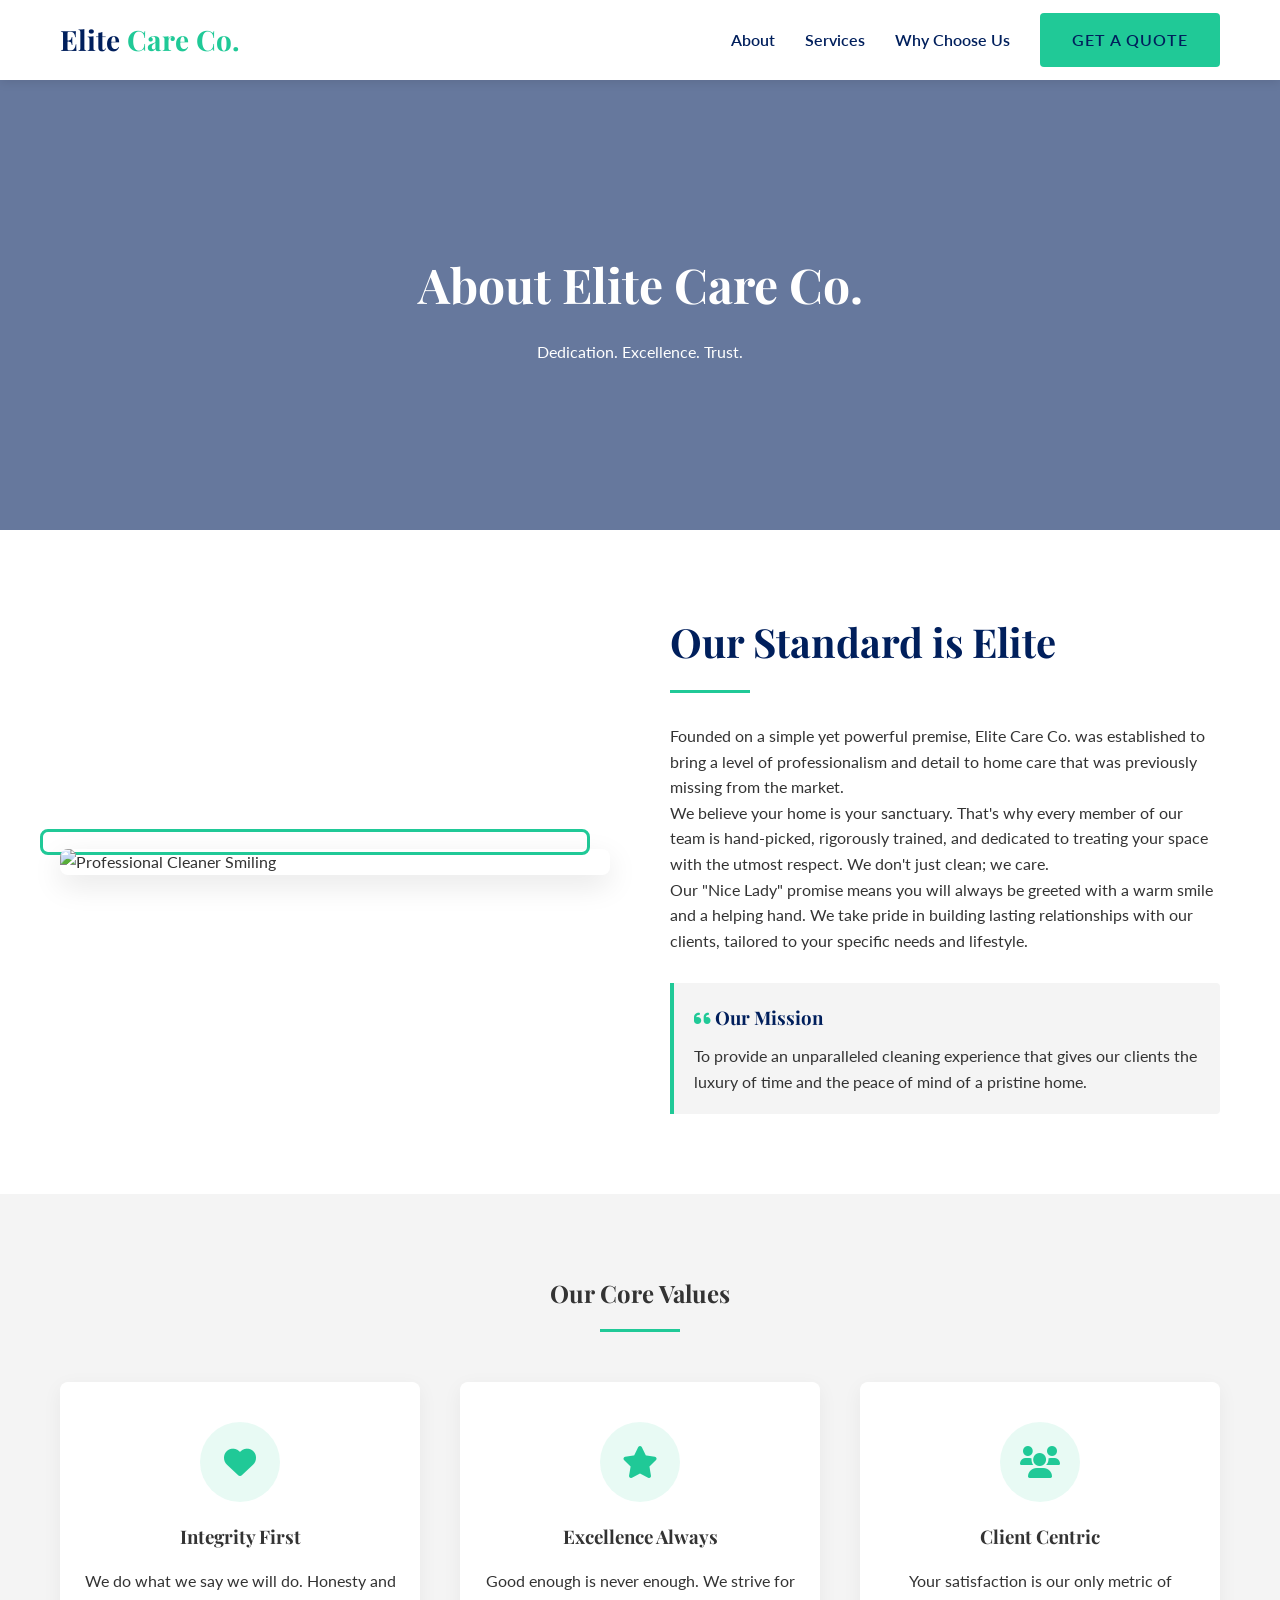
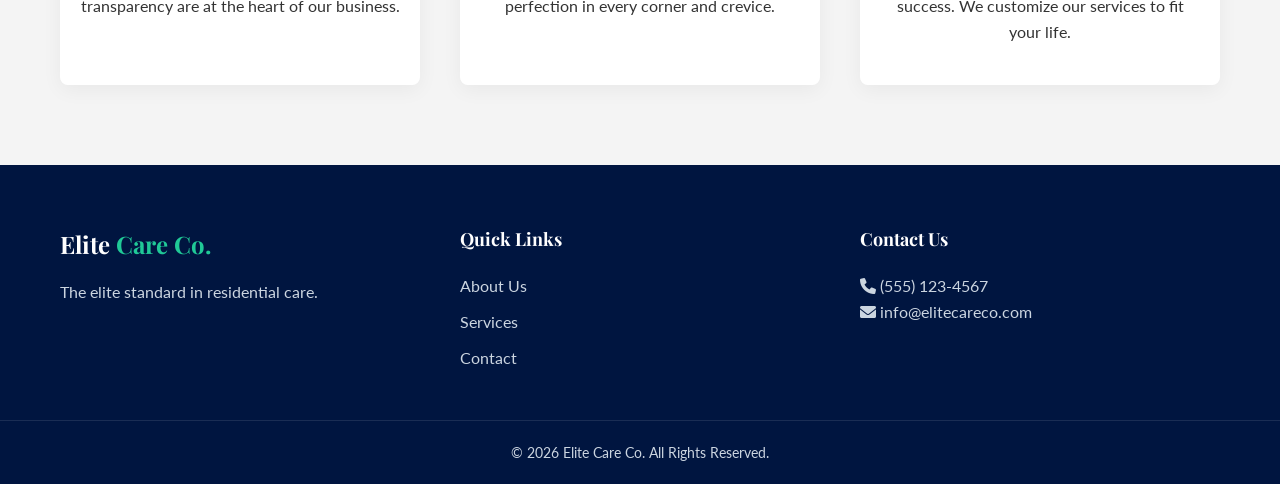
==== about.html @ 6e7047ca "Initial commit for website project" ====
<!DOCTYPE html>
<html lang="en">

<head>
    <meta charset="UTF-8">
    <meta name="viewport" content="width=device-width, initial-scale=1.0">
    <meta name="description"
        content="About Elite Care Co. - Our story, our mission, and our commitment to providing the elite standard in home care.">
    <title>About Us | Elite Care Co.</title>
    <link rel="preconnect" href="https://fonts.googleapis.com">
    <link rel="preconnect" href="https://fonts.gstatic.com" crossorigin>
    <link
        href="https://fonts.googleapis.com/css2?family=Playfair+Display:wght@400;600;700&family=Lato:wght@300;400;700&display=swap"
        rel="stylesheet">
    <link rel="stylesheet" href="css/style.css">
    <link rel="stylesheet" href="https://cdnjs.cloudflare.com/ajax/libs/font-awesome/6.0.0/css/all.min.css"
        integrity="sha512-9usAa10IRO0HhonpyAIVpjrylPvoDwiPUiKdWk5t3PyolY1cOd4DSE0Ga+ri4AuTroPR5aQvXU9xC6qOPnzFeg=="
        crossorigin="anonymous" referrerpolicy="no-referrer" />
</head>

<body>

    <!-- Navigation -->
    <header class="site-header">
        <div class="container header-container">
            <div class="logo">
                <a href="index.html">Elite <span>Care Co.</span></a>
            </div>
            <nav class="main-nav">
                <ul>
                    <li><a href="about.html" class="active">About</a></li>
                    <li><a href="index.html#services">Services</a></li>
                    <li><a href="index.html#why-us">Why Choose Us</a></li>
                    <li><a href="index.html#contact" class="btn btn-primary">Get a Quote</a></li>
                </ul>
            </nav>
            <div class="mobile-menu-toggle">
                <i class="fas fa-bars"></i>
            </div>
    </header>

    <!-- Page Header -->
    <section class="page-header">
        <div class="hero-overlay"></div>
        <div class="container page-header-content">
            <h1 class="animate-fade-up">About Elite Care Co.</h1>
            <p class="animate-fade-up delay-1">Dedication. Excellence. Trust.</p>
        </div>
    </section>

    <!-- About Content -->
    <section class="section about-section">
        <div class="container">
            <div class="split-layout">
                <div class="about-image animate-fade-up">
                    <img src="images/about-cleaner.jpg" alt="Professional Cleaner Smiling">
                    <div class="image-accent"></div>
                </div>
                <div class="about-text animate-fade-up delay-1">
                    <h2>Our Standard is Elite</h2>
                    <div class="divider ml-0"></div>
                    <p>Founded on a simple yet powerful premise, Elite Care Co. was established to bring a level of
                        professionalism and detail to home care that was previously missing from the market.</p>
                    <p>We believe your home is your sanctuary. That's why every member of our team is hand-picked,
                        rigorously trained, and dedicated to treating your space with the utmost respect. We don't just
                        clean; we care.</p>
                    <p>Our "Nice Lady" promise means you will always be greeted with a warm smile and a helping hand. We
                        take pride in building lasting relationships with our clients, tailored to your specific needs
                        and lifestyle.</p>

                    <div class="mission-box">
                        <h3><i class="fas fa-quote-left text-gold"></i> Our Mission</h3>
                        <p>To provide an unparalleled cleaning experience that gives our clients the luxury of time and
                            the peace of mind of a pristine home.</p>
                    </div>
                </div>
            </div>
        </div>
    </section>

    <!-- Values -->
    <section class="section bg-light">
        <div class="container">
            <div class="section-header text-center">
                <h2>Our Core Values</h2>
                <div class="divider"></div>
            </div>
            <div class="features-grid">
                <div class="feature-card">
                    <div class="icon-box">
                        <i class="fas fa-heart"></i>
                    </div>
                    <h3>Integrity First</h3>
                    <p>We do what we say we will do. Honesty and transparency are at the heart of our business.</p>
                </div>
                <div class="feature-card">
                    <div class="icon-box">
                        <i class="fas fa-star"></i>
                    </div>
                    <h3>Excellence Always</h3>
                    <p>Good enough is never enough. We strive for perfection in every corner and crevice.</p>
                </div>
                <div class="feature-card">
                    <div class="icon-box">
                        <i class="fas fa-users"></i>
                    </div>
                    <h3>Client Centric</h3>
                    <p>Your satisfaction is our only metric of success. We customize our services to fit your life.</p>
                </div>
            </div>
        </div>
    </section>

    <!-- Footer -->
    <footer class="site-footer">
        <div class="container footer-content">
            <div class="footer-col">
                <h3>Elite <span>Care Co.</span></h3>
                <p>The elite standard in residential care.</p>
            </div>
            <div class="footer-col">
                <h4>Quick Links</h4>
                <ul>
                    <li><a href="about.html">About Us</a></li>
                    <li><a href="index.html#services">Services</a></li>
                    <li><a href="index.html#contact">Contact</a></li>
                </ul>
            </div>
            <div class="footer-col">
                <h4>Contact Us</h4>
                <p><i class="fas fa-phone"></i> (555) 123-4567</p>
                <p><i class="fas fa-envelope"></i> info@elitecareco.com</p>
            </div>
        </div>
        <div class="footer-bottom">
            <p>&copy; 2026 Elite Care Co. All Rights Reserved.</p>
        </div>
    </footer>

    <script src="js/main.js"></script>
</body>

</html>
---- css/style.css ----
/* Elite Cleaning - Premium Styles */

:root {
    --primary-color: #001f5c;
    /* Deep Navy Blue */
    --secondary-color: #20c997;
    /* Teal/Cyan from logo */
    --accent-color: #f4f4f4;
    /* Light Grey */
    --text-dark: #333333;
    --text-light: #ffffff;
    --font-heading: 'Playfair Display', serif;
    --font-body: 'Lato', sans-serif;
    --transition: all 0.3s ease;
}

* {
    margin: 0;
    padding: 0;
    box-sizing: border-box;
}

body {
    font-family: var(--font-body);
    line-height: 1.6;
    color: var(--text-dark);
    background-color: #fff;
}

h1,
h2,
h3,
h4 {
    font-family: var(--font-heading);
    margin-bottom: 1rem;
    font-weight: 700;
}

a {
    text-decoration: none;
    color: inherit;
    transition: var(--transition);
}

ul {
    list-style: none;
}

img {
    max-width: 100%;
    display: block;
}

/* Utilities */
.container {
    max-width: 1200px;
    margin: 0 auto;
    padding: 0 20px;
}

.text-center {
    text-align: center;
}

.text-gold {
    color: var(--secondary-color);
}

.bg-light {
    background-color: var(--accent-color);
}

.btn {
    display: inline-block;
    padding: 12px 30px;
    border-radius: 4px;
    font-weight: 600;
    text-transform: uppercase;
    letter-spacing: 1px;
    cursor: pointer;
    border: 2px solid transparent;
    transition: var(--transition);
}

.btn-primary {
    background-color: var(--secondary-color);
    color: var(--text-light);
}

.btn-primary:hover {
    background-color: #b39028;
    transform: translateY(-2px);
}

.btn-outline {
    border-color: var(--text-light);
    color: var(--text-light);
}

.btn-outline:hover {
    background-color: var(--text-light);
    color: var(--primary-color);
}

.btn-gold {
    background-color: var(--secondary-color);
    color: var(--text-light);
    border: none;
    width: 100%;
}

.btn-gold:hover {
    background-color: #b39028;
}

.divider {
    height: 3px;
    width: 80px;
    background-color: var(--secondary-color);
    margin: 10px auto 30px;
}

/* Header */
.site-header {
    background-color: #fff;
    box-shadow: 0 2px 10px rgba(0, 0, 0, 0.1);
    position: fixed;
    width: 100%;
    top: 0;
    z-index: 1000;
    height: 80px;
    display: flex;
    align-items: center;
}

.header-container {
    display: flex;
    justify-content: space-between;
    align-items: center;
    width: 100%;
}

.logo a {
    font-family: var(--font-heading);
    font-size: 28px;
    font-weight: 700;
    color: var(--primary-color);
}

.logo span {
    color: var(--secondary-color);
}

.main-nav ul {
    display: flex;
    align-items: center;
    gap: 30px;
}

.main-nav a {
    font-weight: 600;
    color: var(--primary-color);
    position: relative;
}

.main-nav a:not(.btn)::after {
    content: '';
    position: absolute;
    width: 0;
    height: 2px;
    bottom: -5px;
    left: 0;
    background-color: var(--secondary-color);
    transition: var(--transition);
}

.main-nav a:not(.btn):hover::after {
    width: 100%;
}

.mobile-menu-toggle {
    display: none;
    font-size: 24px;
    cursor: pointer;
    color: var(--primary-color);
}

/* Hero Section */
.hero {
    height: 100vh;
    background-image: url('https://images.unsplash.com/photo-1600585154340-be6161a56a0c?ixlib=rb-4.0.3&auto=format&fit=crop&w=1600&q=80');
    /* Luxury Living Room */
    background-size: cover;
    background-position: center;
    position: relative;
    display: flex;
    align-items: center;
    justify-content: center;
    text-align: center;
    color: var(--text-light);
    margin-top: 0;
    /* Header is fixed */
}

.hero-overlay {
    position: absolute;
    top: 0;
    left: 0;
    width: 100%;
    height: 100%;
    background: rgba(0, 31, 92, 0.6);
    /* Navy overlay */
    z-index: 1;
}

.hero-content {
    position: relative;
    z-index: 2;
    max-width: 800px;
}

.hero h1 {
    font-size: 3.5rem;
    margin-bottom: 20px;
    line-height: 1.2;
}

.hero p {
    font-size: 1.25rem;
    margin-bottom: 40px;
    opacity: 0.9;
}

.hero-buttons {
    display: flex;
    justify-content: center;
    gap: 20px;
}

/* Sections */
.section {
    padding: 80px 0;
}

/* Why Choose Us */
.features-grid {
    display: grid;
    grid-template-columns: repeat(auto-fit, minmax(300px, 1fr));
    gap: 40px;
    margin-top: 50px;
}

.feature-card {
    text-align: center;
    padding: 40px 20px;
    background: #fff;
    border-radius: 8px;
    box-shadow: 0 5px 20px rgba(0, 0, 0, 0.05);
    transition: var(--transition);
}

.feature-card:hover {
    transform: translateY(-10px);
    box-shadow: 0 15px 30px rgba(0, 0, 0, 0.1);
}

.icon-box {
    width: 80px;
    height: 80px;
    background-color: rgba(32, 201, 151, 0.1);
    color: var(--secondary-color);
    border-radius: 50%;
    display: flex;
    align-items: center;
    justify-content: center;
    font-size: 32px;
    margin: 0 auto 20px;
}

/* Services */
.services-grid {
    display: grid;
    grid-template-columns: repeat(auto-fit, minmax(320px, 1fr));
    gap: 30px;
    margin-top: 50px;
}

.service-card {
    background: #fff;
    border-radius: 8px;
    overflow: hidden;
    box-shadow: 0 5px 20px rgba(0, 0, 0, 0.05);
    transition: var(--transition);
}

.service-card:hover {
    transform: translateY(-5px);
    box-shadow: 0 15px 30px rgba(0, 0, 0, 0.1);
}

.service-image {
    height: 250px;
    background-size: cover;
    background-position: center;
    background-color: var(--secondary-color);
    /* Fallback if image fails */
}

.service-content {
    padding: 25px;
}

.service-content h3 {
    color: var(--primary-color);
    font-size: 1.5rem;
}

.read-more {
    display: inline-block;
    margin-top: 15px;
    color: var(--secondary-color);
    font-weight: 600;
}

.read-more i {
    margin-left: 5px;
    transition: var(--transition);
}

.read-more:hover i {
    margin-left: 10px;
}

/* CTA Section */
.cta-section {
    background-color: var(--primary-color);
    color: var(--text-light);
    text-align: center;
}

.cta-content {
    max-width: 600px;
    margin: 0 auto;
}

.contact-form {
    background: #fff;
    padding: 40px;
    border-radius: 8px;
    margin-top: 40px;
    text-align: left;
    box-shadow: 0 10px 30px rgba(0, 0, 0, 0.2);
}

.form-group {
    margin-bottom: 20px;
}

.form-group input,
.form-group select {
    width: 100%;
    padding: 12px 15px;
    border: 1px solid #ddd;
    border-radius: 4px;
    font-family: var(--font-body);
}

.form-group input:focus,
.form-group select:focus {
    outline: none;
    border-color: var(--secondary-color);
}

/* Footer */
.site-footer {
    background-color: #001540;
    /* Darker Navy */
    color: #cbd5e0;
    padding: 60px 0 20px;
}

.footer-content {
    display: grid;
    grid-template-columns: repeat(auto-fit, minmax(250px, 1fr));
    gap: 40px;
    margin-bottom: 40px;
}

.footer-col h3 {
    color: #fff;
    font-size: 24px;
}

.footer-col h3 span {
    color: var(--secondary-color);
}

.footer-col h4 {
    color: #fff;
    font-size: 18px;
    margin-bottom: 20px;
}

.footer-col ul li {
    margin-bottom: 10px;
}

.footer-col ul li a:hover {
    color: var(--secondary-color);
}

.footer-bottom {
    text-align: center;
    border-top: 1px solid rgba(255, 255, 255, 0.1);
    padding-top: 20px;
    font-size: 0.9rem;
}

/* Responsive */
@media (max-width: 768px) {
    .site-header {
        height: 70px;
    }

    .main-nav {
        position: fixed;
        top: 70px;
        right: -100%;
        width: 80%;
        height: calc(100vh - 70px);
        background: #fff;
        padding: 40px;
        transition: var(--transition);
        box-shadow: -5px 0 15px rgba(0, 0, 0, 0.05);
    }

    .main-nav.active {
        right: 0;
    }

    .main-nav ul {
        flex-direction: column;
        align-items: flex-start;
    }

    .mobile-menu-toggle {
        display: block;
    }

    .hero h1 {
        font-size: 2.5rem;
    }
}

/* Animations */
.animate-fade-up {
    animation: fadeUp 1s ease forwards;
    opacity: 0;
    transform: translateY(20px);
}

.delay-1 {
    animation-delay: 0.3s;
}

.delay-2 {
    animation-delay: 0.6s;
}

@keyframes fadeUp {
    to {
        opacity: 1;
        transform: translateY(0);
    }
}

/* About Page Styles */
.page-header {
    height: 50vh;
    background-image: url('https://images.unsplash.com/photo-1584622650111-993a426fbf0a?ixlib=rb-4.0.3&auto=format&fit=crop&w=1600&q=80');
    /* Clean Interior */
    background-size: cover;
    background-position: center;
    position: relative;
    display: flex;
    align-items: center;
    justify-content: center;
    text-align: center;
    color: var(--text-light);
    margin-top: 80px;
}

.page-header-content {
    position: relative;
    z-index: 2;
}

.page-header h1 {
    font-size: 3rem;
}

.split-layout {
    display: grid;
    grid-template-columns: 1fr 1fr;
    gap: 60px;
    align-items: center;
}

.about-image {
    position: relative;
}

.about-image img {
    width: 100%;
    border-radius: 8px;
    box-shadow: 0 10px 30px rgba(0, 0, 0, 0.1);
    position: relative;
    z-index: 2;
}

.image-accent {
    position: absolute;
    top: -20px;
    left: -20px;
    width: 100%;
    height: 100%;
    border: 3px solid var(--secondary-color);
    border-radius: 8px;
    z-index: 1;
}

.about-text h2 {
    font-size: 2.5rem;
    color: var(--primary-color);
}

.divider.ml-0 {
    margin-left: 0;
    margin-right: 0;
}

.mission-box {
    background-color: var(--accent-color);
    padding: 20px;
    border-left: 4px solid var(--secondary-color);
    margin-top: 30px;
    border-radius: 0 4px 4px 0;
}

.mission-box h3 {
    margin-bottom: 10px;
    color: var(--primary-color);
}

@media (max-width: 992px) {
    .split-layout {
        grid-template-columns: 1fr;
    }

    .about-image {
        order: -1;
        max-width: 600px;
        margin: 0 auto;
    }
}

/* Detailed Quote Form Styles */
.quote-header {
    background-image: url('https://images.unsplash.com/photo-1527513023157-19bd9482596d?ixlib=rb-4.0.3&auto=format&fit=crop&w=1600&q=80');
    /* Bright Clean Space */
    height: 40vh;
}

.detailed-quote-form {
    max-width: 900px;
    margin: 0 auto;
    background: #fff;
    padding: 50px;
    border-radius: 12px;
    box-shadow: 0 15px 40px rgba(0, 0, 0, 0.1);
    transform: translateY(-50px);
    /* Overlap header */
    position: relative;
    z-index: 10;
}

.form-row {
    display: flex;
    flex-wrap: wrap;
    margin: 0 -15px 20px;
}

.form-group.half {
    width: 50%;
    padding: 0 15px;
}

.form-group.full {
    width: 100%;
    padding: 0 15px;
}

.detailed-quote-form label {
    display: block;
    margin-bottom: 8px;
    font-weight: 600;
    color: var(--primary-color);
}

.detailed-quote-form input,
.detailed-quote-form select,
.detailed-quote-form textarea {
    width: 100%;
    padding: 15px 20px;
    border: 1px solid #e0e0e0;
    border-radius: 50px;
    /* Pill shape for inputs */
    font-family: var(--font-body);
    font-size: 1rem;
    transition: var(--transition);
    background-color: #f9f9f9;
}

.detailed-quote-form textarea {
    border-radius: 20px;
    /* Slighter radius for textarea */
    resize: vertical;
}

.detailed-quote-form input:focus,
.detailed-quote-form select:focus,
.detailed-quote-form textarea:focus {
    outline: none;
    border-color: var(--secondary-color);
    background-color: #fff;
    box-shadow: 0 0 0 3px rgba(32, 201, 151, 0.1);
}

.submit-btn {
    width: 100%;
    padding: 18px;
    font-size: 1.1rem;
    border-radius: 50px;
    margin-top: 20px;
}

@media (max-width: 768px) {
    .detailed-quote-form {
        padding: 30px 20px;
        transform: translateY(0);
        margin-top: -30px;
    }

    .form-group.half {
        width: 100%;
        margin-bottom: 20px;
    }

    .form-row {
        margin-bottom: 0;
    }
}
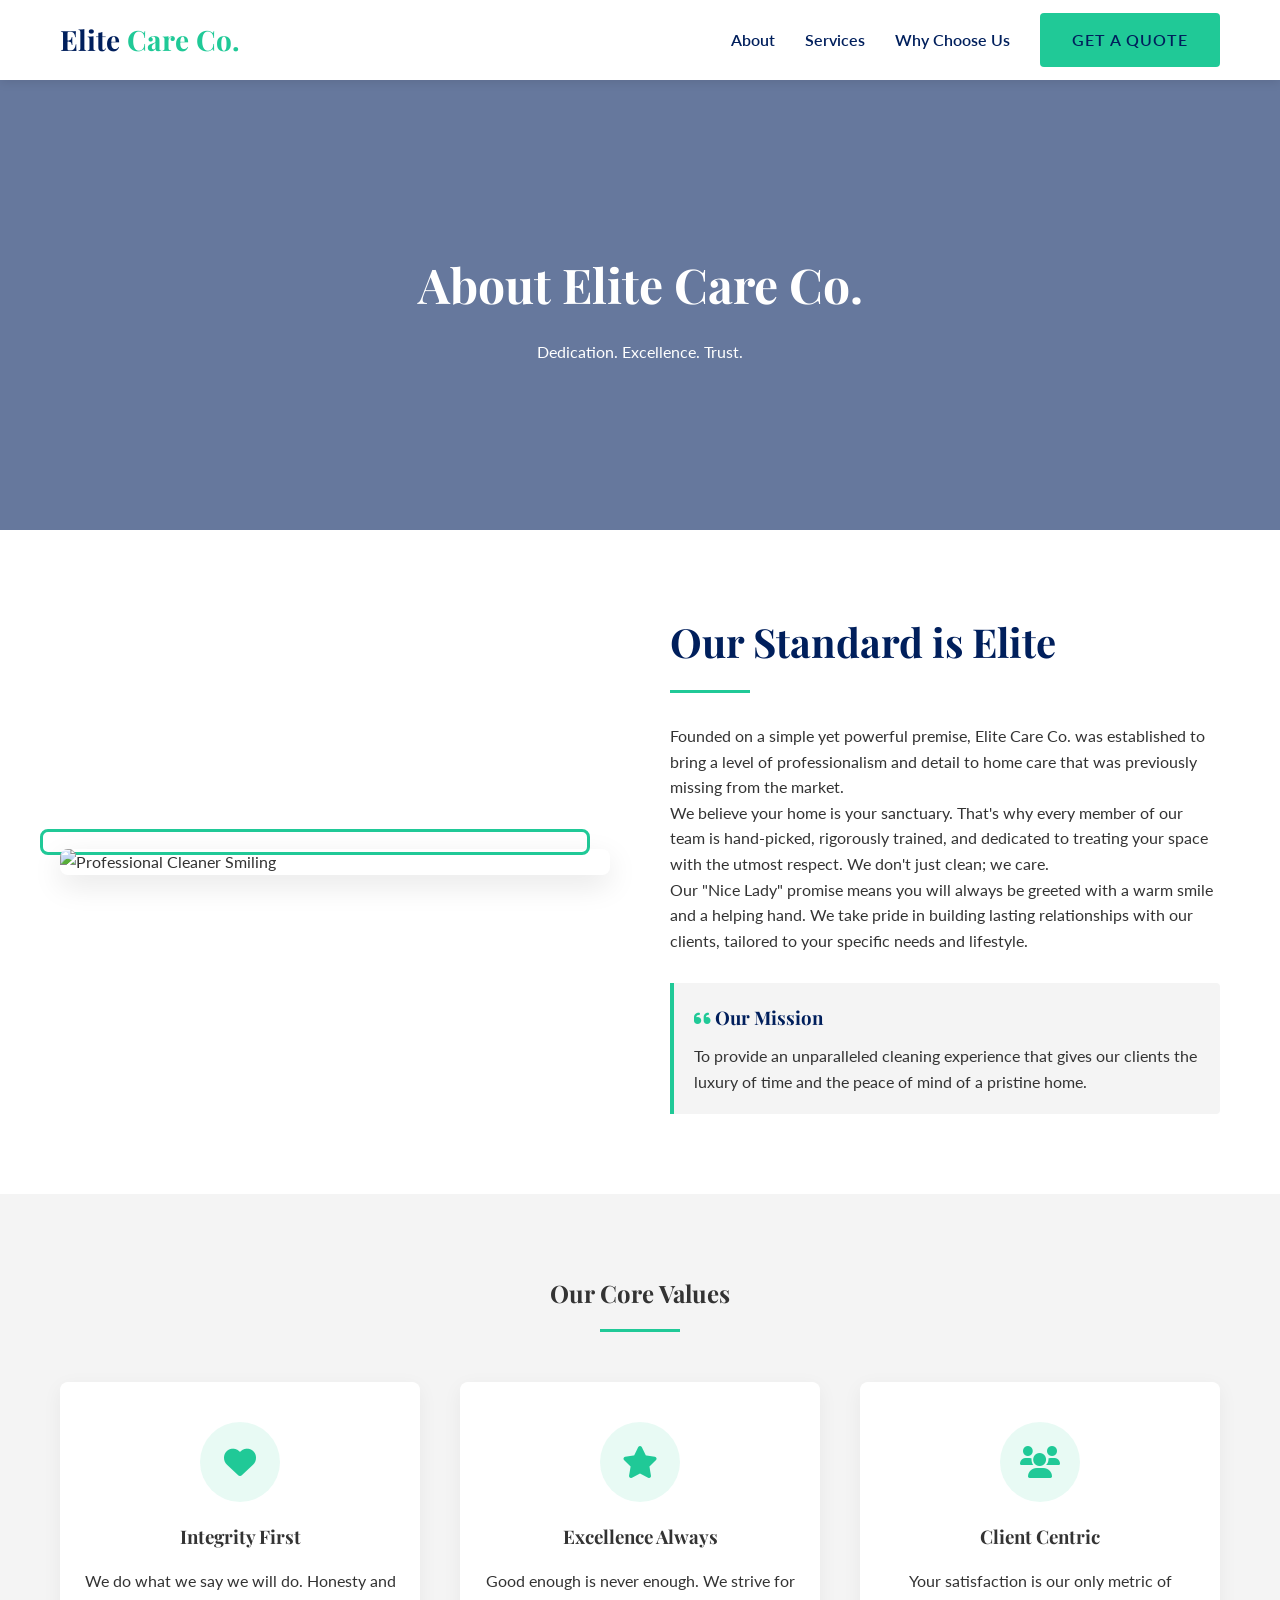
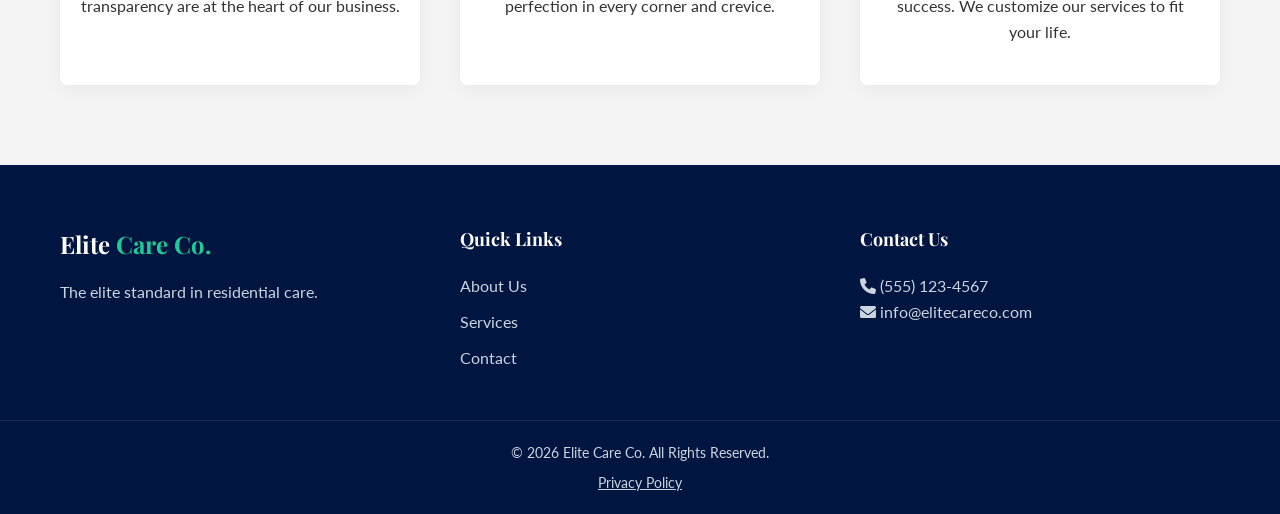
==== commit e26c223a: "Add Privacy Policy modal" ====
--- a/about.html
+++ b/about.html
@@ -2,6 +2,15 @@
 <html lang="en">
 
 <head>
+    <!-- Google tag (gtag.js) -->
+    <script async src="https://www.googletagmanager.com/gtag/js?id=G-FPE8RE31R7"></script>
+    <script>
+      window.dataLayer = window.dataLayer || [];
+      function gtag(){dataLayer.push(arguments);}
+      gtag('js', new Date());
+
+      gtag('config', 'G-FPE8RE31R7');
+    </script>
     <meta charset="UTF-8">
     <meta name="viewport" content="width=device-width, initial-scale=1.0">
     <meta name="description"
@@ -134,8 +143,56 @@
         </div>
         <div class="footer-bottom">
             <p>&copy; 2026 Elite Care Co. All Rights Reserved.</p>
+            <button id="privacyBtn" class="privacy-btn">Privacy Policy</button>
         </div>
     </footer>
+
+    <!-- Privacy Policy Modal -->
+    <div id="privacyModal" class="modal">
+        <div class="modal-content">
+            <span class="close-modal">&times;</span>
+            <h2>Privacy Policy for Elite Care co</h2>
+            <p><strong>Last Updated: March 20, 2026</strong></p>
+            
+            <h3>1. Introduction</h3>
+            <p>At Elite Care, we are committed to protecting your privacy. This Privacy Policy explains how we collect, use, disclose, and safeguard your information when you visit our website or use our services.</p>
+            
+            <h3>2. Information We Collect</h3>
+            <p>We may collect information about you in a variety of ways:</p>
+            <ul>
+                <li><strong>Personal Data:</strong> Name, shipping address, email address, and telephone number that you voluntarily give to us when you register with our site or express interest in our services.</li>
+                <li><strong>Sensitive Data:</strong> Depending on the nature of the care provided, we may collect health information, medical history, or emergency contact details required to provide safe and effective care.</li>
+                <li><strong>Derivative Data:</strong> Information our servers automatically collect when you access the site, such as your IP address, browser type, and operating system.</li>
+            </ul>
+            
+            <h3>3. Use of Your Information</h3>
+            <p>Having accurate information about you allows us to provide you with a smooth, efficient, and customized experience. Specifically, we may use information collected about you to:</p>
+            <ul>
+                <li>Provide, operate, and maintain our care services.</li>
+                <li>Communicate with you regarding appointments, billing, and service updates.</li>
+                <li>Comply with legal and regulatory obligations.</li>
+                <li>Improve our website and service offerings.</li>
+            </ul>
+            
+            <h3>4. Disclosure of Your Information</h3>
+            <p>We do not sell, trade, or rent your personal information to third parties. We may share information with:</p>
+            <ul>
+                <li><strong>Service Providers:</strong> Third-party vendors who perform services for us (e.g., payment processing, data analysis, email delivery).</li>
+                <li><strong>Legal Requirements:</strong> If we believe the release of information about you is necessary to respond to legal process or protect the rights, property, and safety of others.</li>
+            </ul>
+            
+            <h3>5. Security of Your Information</h3>
+            <p>We use administrative, technical, and physical security measures to help protect your personal information. While we have taken reasonable steps to secure the personal information you provide to us, please be aware that no security measures are perfect or impenetrable.</p>
+            
+            <h3>6. Your Rights</h3>
+            <p>Depending on your location, you may have the following rights:</p>
+            <ul>
+                <li>The right to access or update the information we have on you.</li>
+                <li>The right to request the deletion of your personal data.</li>
+                <li>The right to opt-out of marketing communications.</li>
+            </ul>
+        </div>
+    </div>
 
     <script src="js/main.js"></script>
 </body>
--- a/css/style.css
+++ b/css/style.css
@@ -659,4 +659,96 @@
     .form-row {
         margin-bottom: 0;
     }
+}
+
+/* Privacy Policy Modal */
+.privacy-btn {
+    background: none;
+    border: none;
+    color: #cbd5e0;
+    font-family: var(--font-body);
+    font-size: 0.9rem;
+    cursor: pointer;
+    margin-top: 10px;
+    text-decoration: underline;
+    transition: var(--transition);
+}
+
+.privacy-btn:hover {
+    color: var(--secondary-color);
+}
+
+.modal {
+    display: none;
+    position: fixed;
+    z-index: 2000;
+    left: 0;
+    top: 0;
+    width: 100%;
+    height: 100%;
+    overflow: auto;
+    background-color: rgba(0, 0, 0, 0.6);
+    opacity: 0;
+    transition: opacity 0.3s ease;
+}
+
+.modal.show {
+    opacity: 1;
+}
+
+.modal-content {
+    background-color: #fff;
+    margin: 5% auto;
+    padding: 40px;
+    border: 1px solid #888;
+    width: 90%;
+    max-width: 800px;
+    border-radius: 8px;
+    position: relative;
+    box-shadow: 0 4px 20px rgba(0,0,0,0.2);
+    font-family: var(--font-body);
+    color: var(--text-dark);
+}
+
+.modal-content h2 {
+    color: var(--primary-color);
+    margin-bottom: 10px;
+}
+
+.modal-content h3 {
+    color: var(--primary-color);
+    margin-top: 25px;
+    margin-bottom: 10px;
+    font-size: 1.2rem;
+}
+
+.modal-content p, .modal-content ul {
+    margin-bottom: 15px;
+    line-height: 1.6;
+}
+
+.modal-content ul {
+    list-style-type: disc;
+    margin-left: 20px;
+}
+
+.modal-content ul li {
+    margin-bottom: 8px;
+}
+
+.close-modal {
+    color: #aaa;
+    position: absolute;
+    top: 20px;
+    right: 30px;
+    font-size: 28px;
+    font-weight: bold;
+    cursor: pointer;
+    transition: var(--transition);
+}
+
+.close-modal:hover,
+.close-modal:focus {
+    color: var(--primary-color);
+    text-decoration: none;
 }
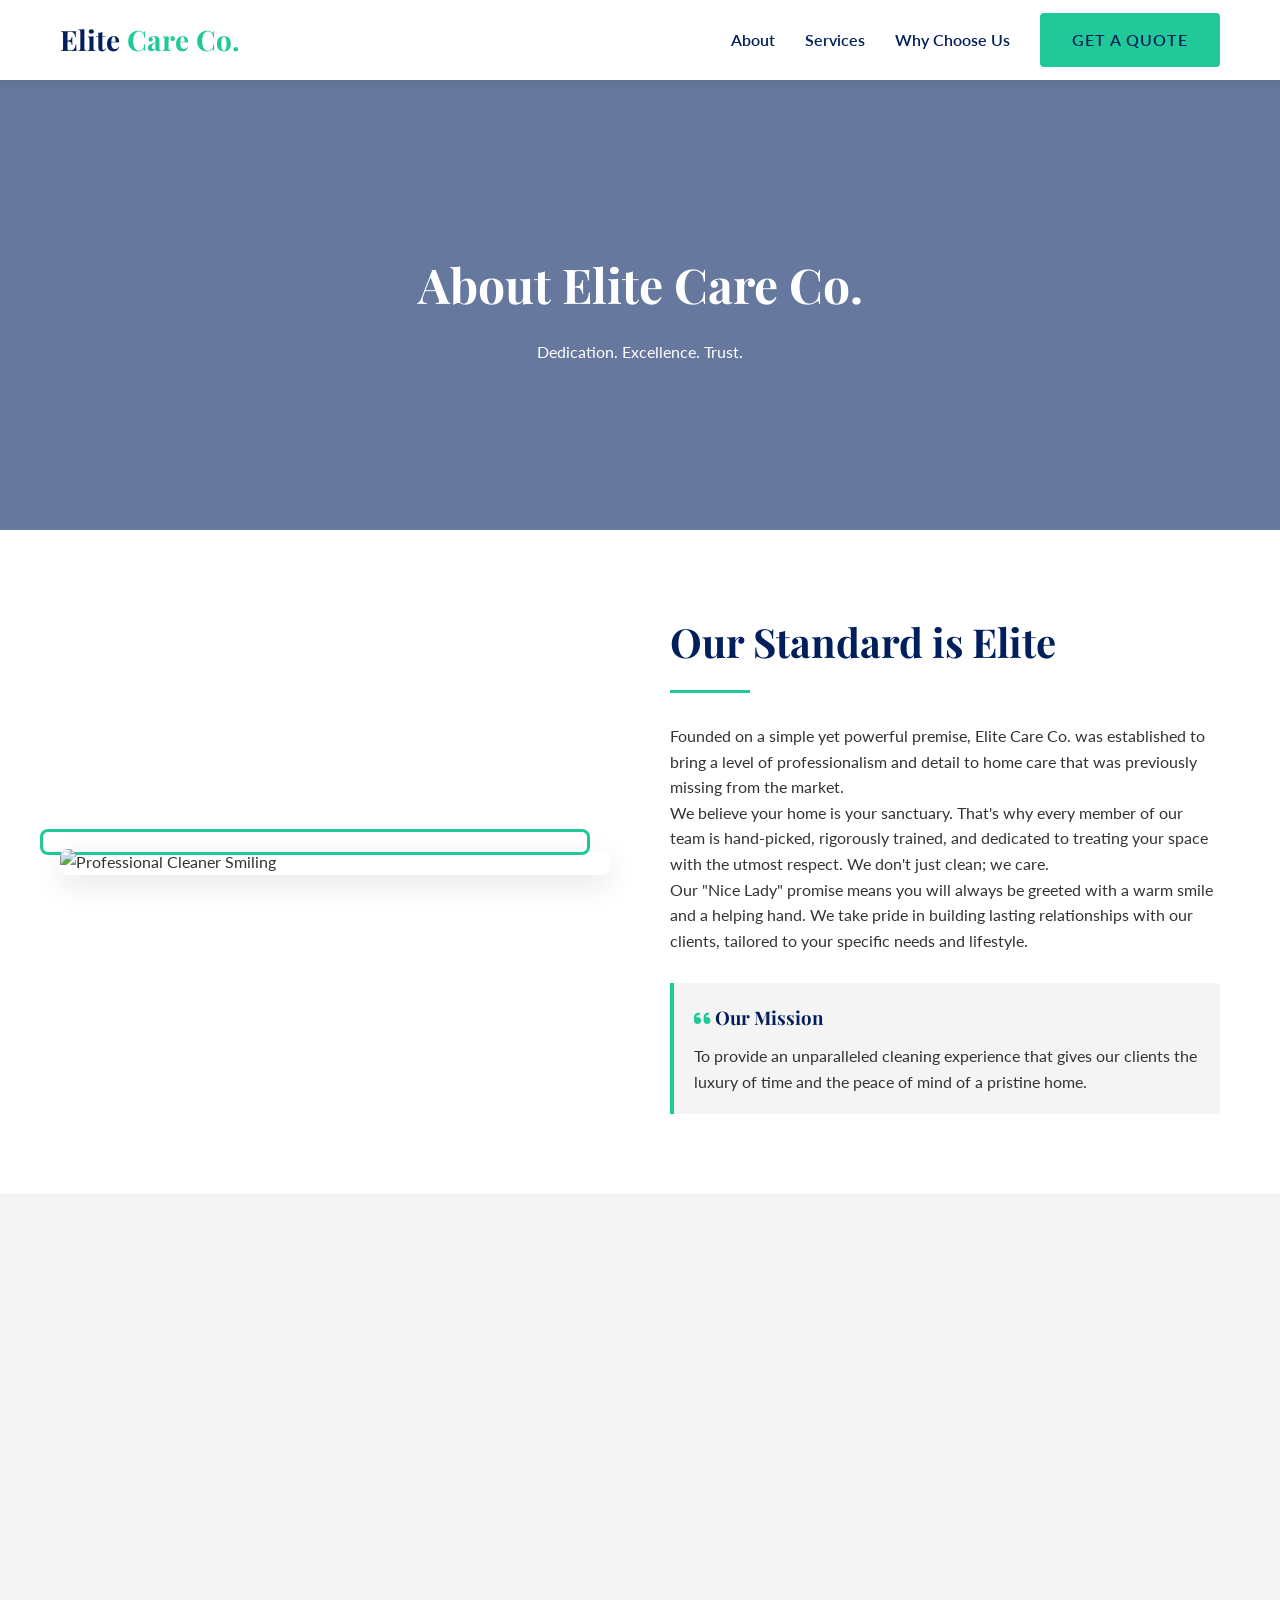
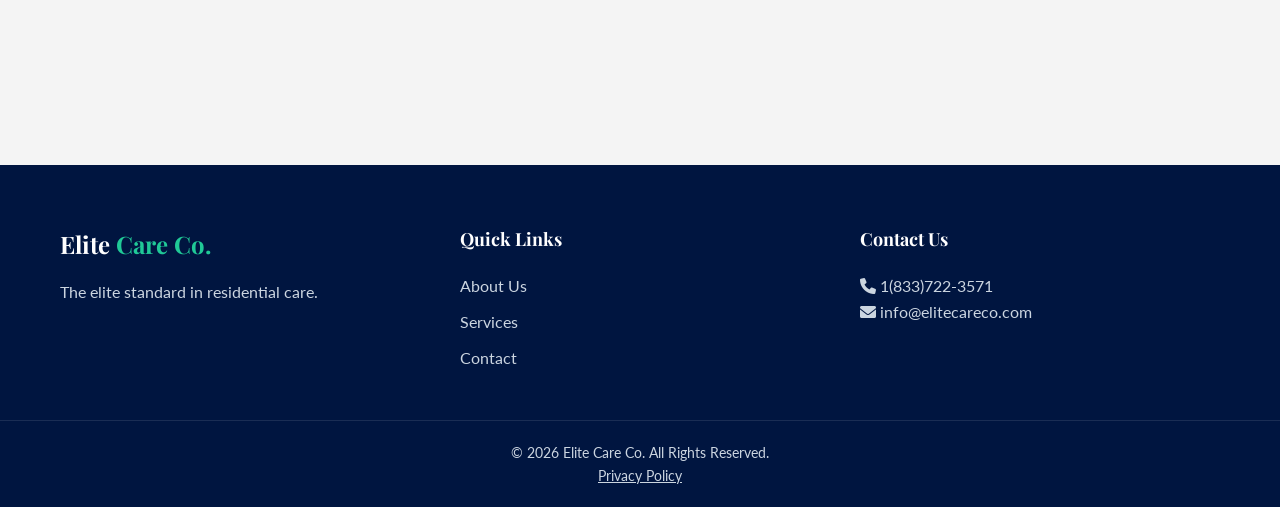
==== commit 4f279b31: "Move privacy policy to page and update phone" ====
--- a/about.html
+++ b/about.html
@@ -137,62 +137,15 @@
             </div>
             <div class="footer-col">
                 <h4>Contact Us</h4>
-                <p><i class="fas fa-phone"></i> (555) 123-4567</p>
+                <p><i class="fas fa-phone"></i> 1(833)722-3571</p>
                 <p><i class="fas fa-envelope"></i> info@elitecareco.com</p>
             </div>
         </div>
         <div class="footer-bottom">
             <p>&copy; 2026 Elite Care Co. All Rights Reserved.</p>
-            <button id="privacyBtn" class="privacy-btn">Privacy Policy</button>
+            <a href="privacy.html" class="privacy-btn">Privacy Policy</a>
         </div>
     </footer>
-
-    <!-- Privacy Policy Modal -->
-    <div id="privacyModal" class="modal">
-        <div class="modal-content">
-            <span class="close-modal">&times;</span>
-            <h2>Privacy Policy for Elite Care co</h2>
-            <p><strong>Last Updated: March 20, 2026</strong></p>
-            
-            <h3>1. Introduction</h3>
-            <p>At Elite Care, we are committed to protecting your privacy. This Privacy Policy explains how we collect, use, disclose, and safeguard your information when you visit our website or use our services.</p>
-            
-            <h3>2. Information We Collect</h3>
-            <p>We may collect information about you in a variety of ways:</p>
-            <ul>
-                <li><strong>Personal Data:</strong> Name, shipping address, email address, and telephone number that you voluntarily give to us when you register with our site or express interest in our services.</li>
-                <li><strong>Sensitive Data:</strong> Depending on the nature of the care provided, we may collect health information, medical history, or emergency contact details required to provide safe and effective care.</li>
-                <li><strong>Derivative Data:</strong> Information our servers automatically collect when you access the site, such as your IP address, browser type, and operating system.</li>
-            </ul>
-            
-            <h3>3. Use of Your Information</h3>
-            <p>Having accurate information about you allows us to provide you with a smooth, efficient, and customized experience. Specifically, we may use information collected about you to:</p>
-            <ul>
-                <li>Provide, operate, and maintain our care services.</li>
-                <li>Communicate with you regarding appointments, billing, and service updates.</li>
-                <li>Comply with legal and regulatory obligations.</li>
-                <li>Improve our website and service offerings.</li>
-            </ul>
-            
-            <h3>4. Disclosure of Your Information</h3>
-            <p>We do not sell, trade, or rent your personal information to third parties. We may share information with:</p>
-            <ul>
-                <li><strong>Service Providers:</strong> Third-party vendors who perform services for us (e.g., payment processing, data analysis, email delivery).</li>
-                <li><strong>Legal Requirements:</strong> If we believe the release of information about you is necessary to respond to legal process or protect the rights, property, and safety of others.</li>
-            </ul>
-            
-            <h3>5. Security of Your Information</h3>
-            <p>We use administrative, technical, and physical security measures to help protect your personal information. While we have taken reasonable steps to secure the personal information you provide to us, please be aware that no security measures are perfect or impenetrable.</p>
-            
-            <h3>6. Your Rights</h3>
-            <p>Depending on your location, you may have the following rights:</p>
-            <ul>
-                <li>The right to access or update the information we have on you.</li>
-                <li>The right to request the deletion of your personal data.</li>
-                <li>The right to opt-out of marketing communications.</li>
-            </ul>
-        </div>
-    </div>
 
     <script src="js/main.js"></script>
 </body>
--- a/css/style.css
+++ b/css/style.css
@@ -676,79 +676,4 @@
 
 .privacy-btn:hover {
     color: var(--secondary-color);
-}
-
-.modal {
-    display: none;
-    position: fixed;
-    z-index: 2000;
-    left: 0;
-    top: 0;
-    width: 100%;
-    height: 100%;
-    overflow: auto;
-    background-color: rgba(0, 0, 0, 0.6);
-    opacity: 0;
-    transition: opacity 0.3s ease;
-}
-
-.modal.show {
-    opacity: 1;
-}
-
-.modal-content {
-    background-color: #fff;
-    margin: 5% auto;
-    padding: 40px;
-    border: 1px solid #888;
-    width: 90%;
-    max-width: 800px;
-    border-radius: 8px;
-    position: relative;
-    box-shadow: 0 4px 20px rgba(0,0,0,0.2);
-    font-family: var(--font-body);
-    color: var(--text-dark);
-}
-
-.modal-content h2 {
-    color: var(--primary-color);
-    margin-bottom: 10px;
-}
-
-.modal-content h3 {
-    color: var(--primary-color);
-    margin-top: 25px;
-    margin-bottom: 10px;
-    font-size: 1.2rem;
-}
-
-.modal-content p, .modal-content ul {
-    margin-bottom: 15px;
-    line-height: 1.6;
-}
-
-.modal-content ul {
-    list-style-type: disc;
-    margin-left: 20px;
-}
-
-.modal-content ul li {
-    margin-bottom: 8px;
-}
-
-.close-modal {
-    color: #aaa;
-    position: absolute;
-    top: 20px;
-    right: 30px;
-    font-size: 28px;
-    font-weight: bold;
-    cursor: pointer;
-    transition: var(--transition);
-}
-
-.close-modal:hover,
-.close-modal:focus {
-    color: var(--primary-color);
-    text-decoration: none;
 }
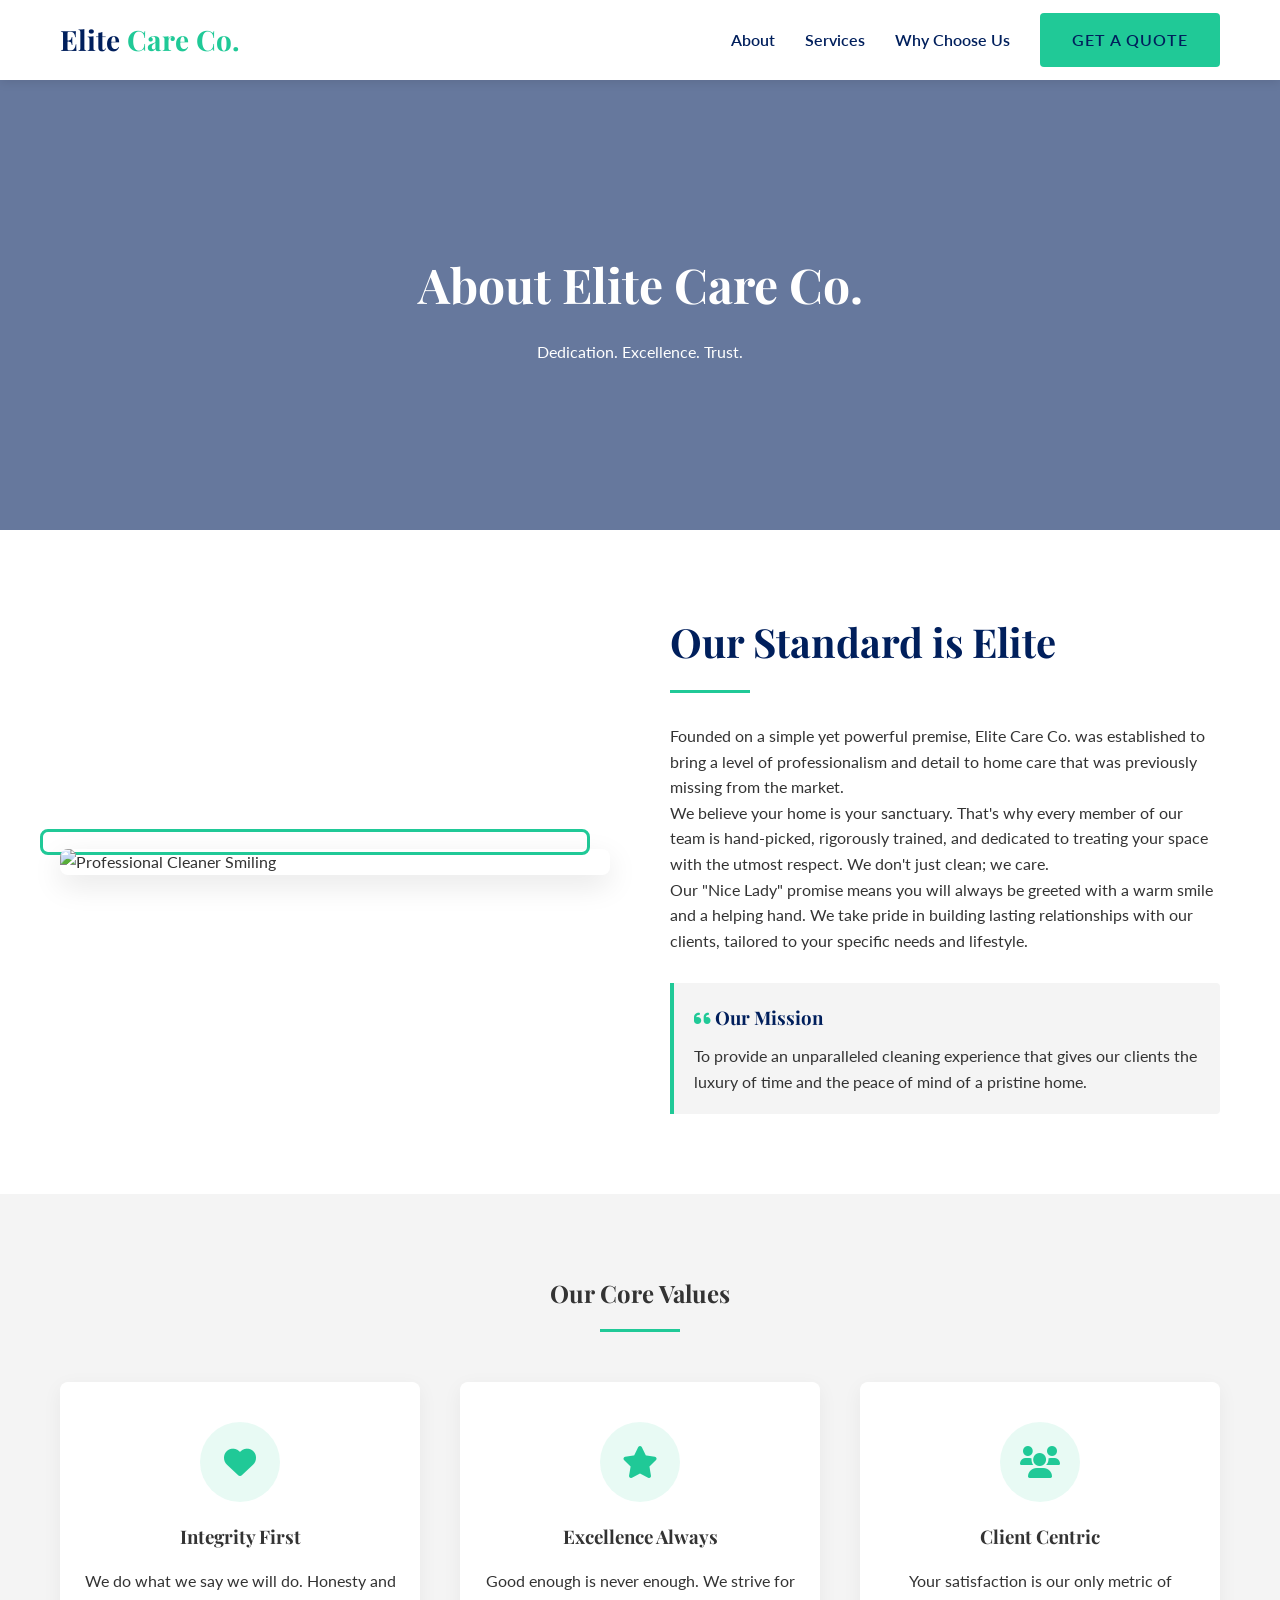
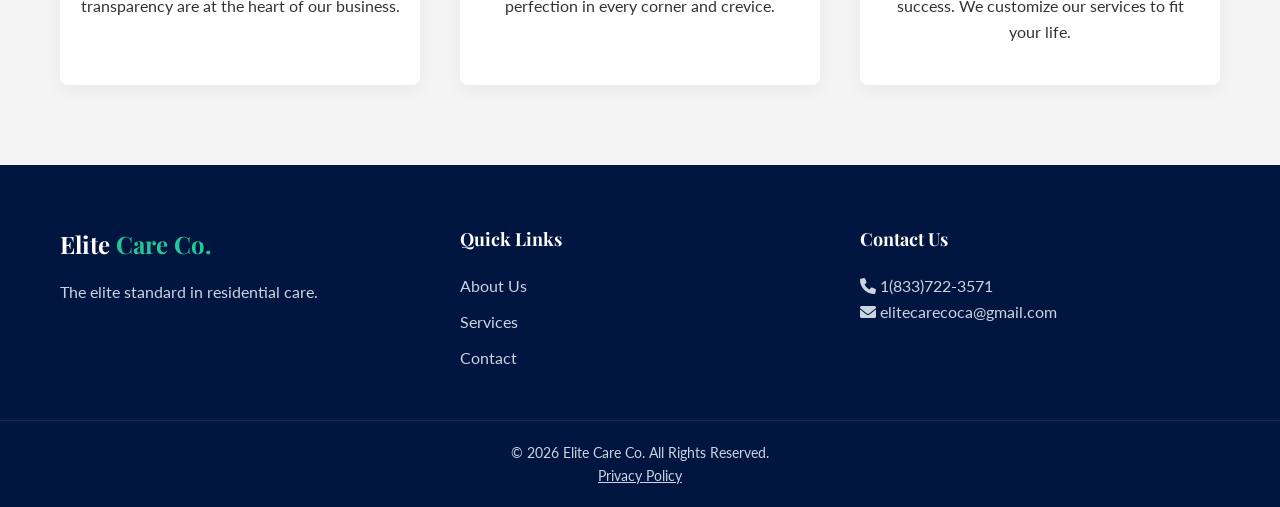
==== commit 459d6fe4: "Update email to elitecarecoca@gmail.com" ====
--- a/about.html
+++ b/about.html
@@ -138,7 +138,7 @@
             <div class="footer-col">
                 <h4>Contact Us</h4>
                 <p><i class="fas fa-phone"></i> 1(833)722-3571</p>
-                <p><i class="fas fa-envelope"></i> info@elitecareco.com</p>
+                <p><i class="fas fa-envelope"></i> elitecarecoca@gmail.com</p>
             </div>
         </div>
         <div class="footer-bottom">
